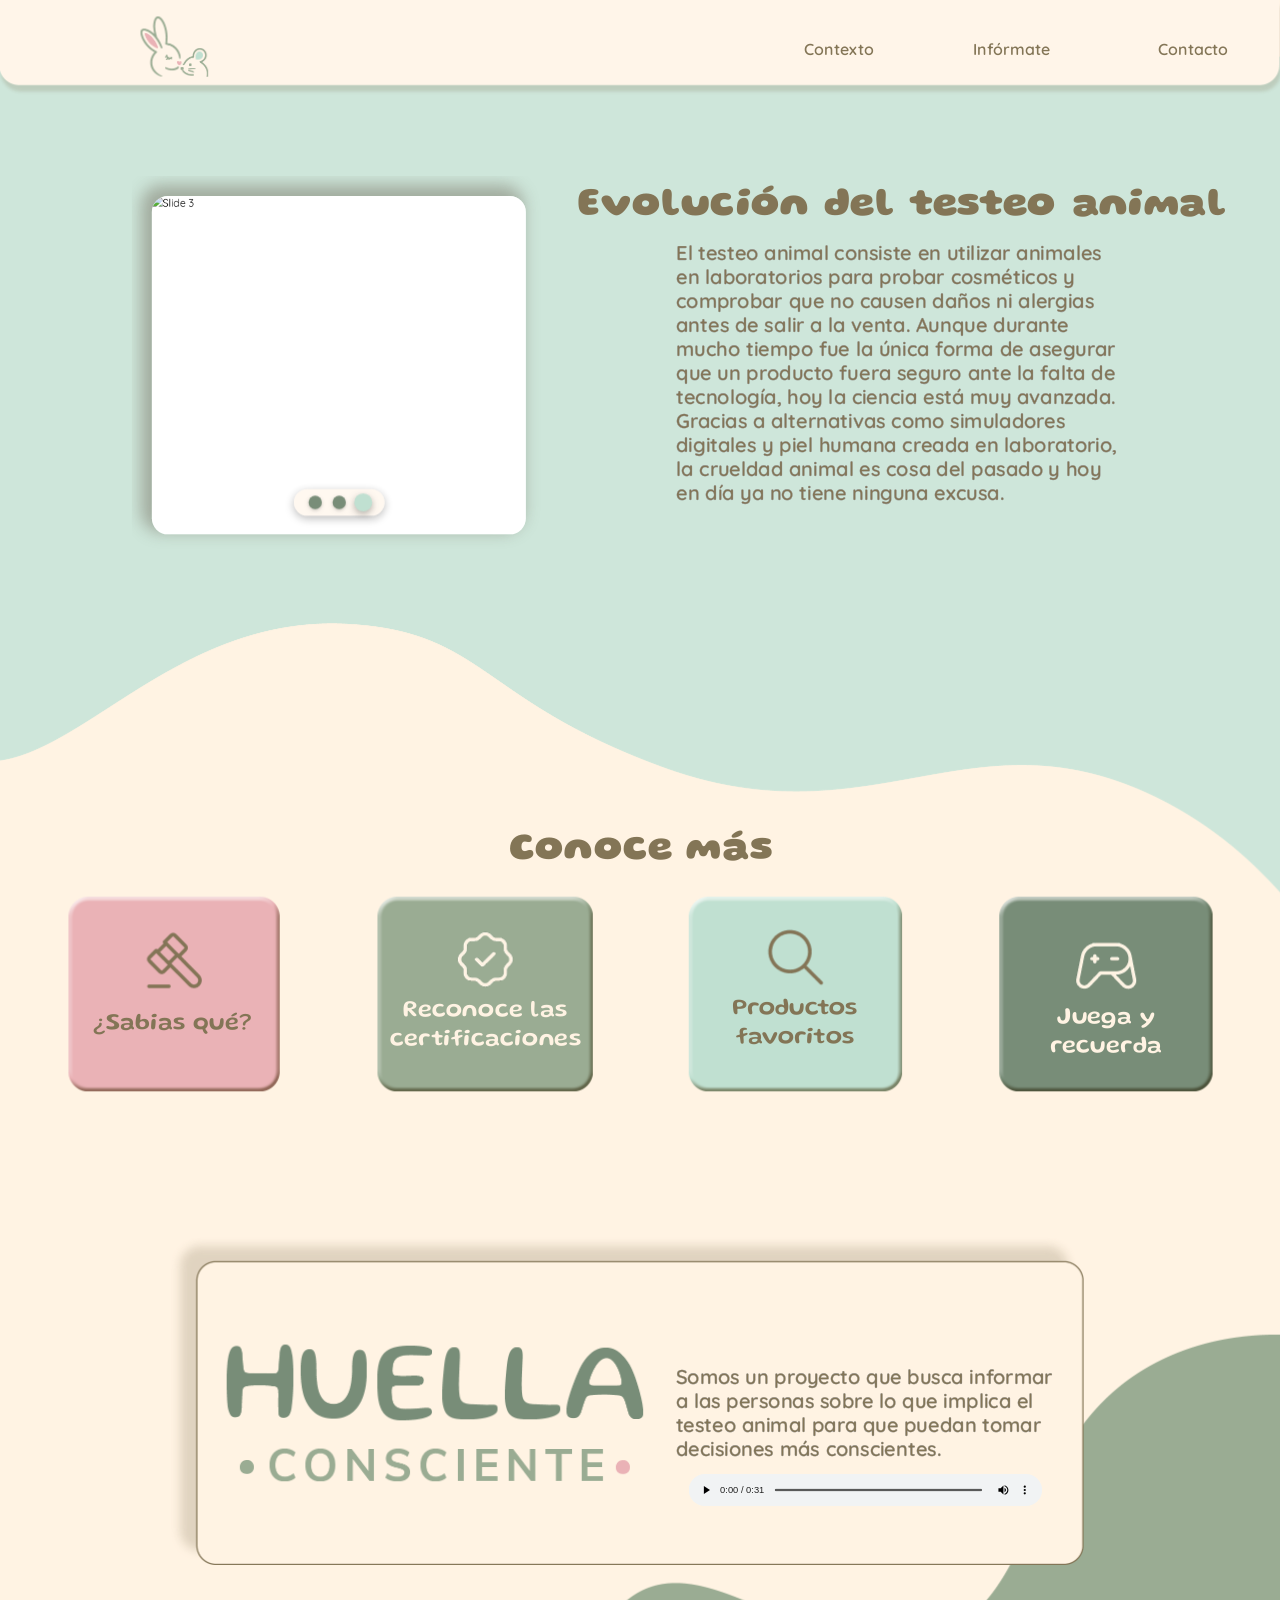
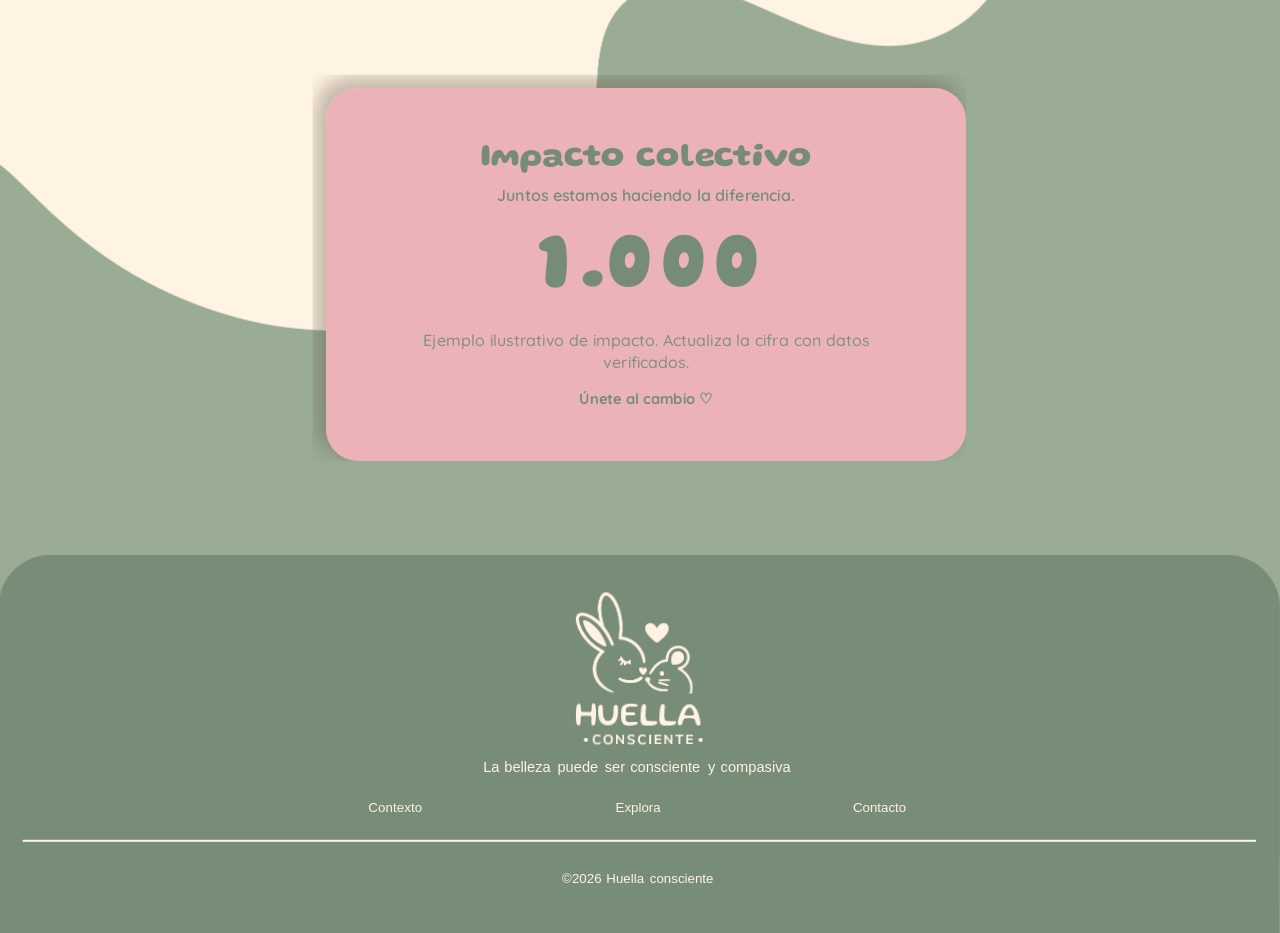
==== index.html @ 56a3dec7 "pagina" ====
<!doctype html><html lang="es"><head><meta charset="utf-8"><meta name="viewport" content="width=device-width,initial-scale=1"><title>Huella Consciente</title><style>
html,body{margin:0;padding:0;width:100%;min-height:100%;overflow-x:hidden;background:#dce9de}
.view{position:relative;width:100%;height:0;overflow:hidden;visibility:hidden;pointer-events:none}
.view.active{visibility:visible;pointer-events:auto}
.view iframe{display:block;position:absolute;top:0;left:0;width:1920px;max-width:none;border:0;background:transparent;transform-origin:top left}
</style></head><body>
<section class="view active" id="home"><iframe id="homeFrame" title="home" scrolling="no" src="Pagina_Principal_HC%20-%20Copia/publication-web-resources/html/publication.html"></iframe></section>
<section class="view" id="laws"><iframe id="lawsFrame" title="laws" scrolling="no" src="Pagina_leyes/publication-web-resources/html/publication.html"></iframe></section>
<section class="view" id="informate"><iframe id="informateFrame" title="informate" scrolling="no" src="Pagina_Informate/publication-web-resources/html/publication.html"></iframe></section>
<section class="view" id="contact"><iframe id="contactFrame" title="contact" scrolling="no" src="Contacto/publication-web-resources/html/publication.html"></iframe></section>
<script>
const WIDTH=1920;
const pages={home:{height:3800},laws:{height:3701},informate:{height:3525},contact:{height:2200}};
const ready={};let activePage='home';let pendingPage=null;
function fit(key){
 const frame=document.getElementById(key+'Frame'),section=document.getElementById(key);
 const scale=document.documentElement.clientWidth/WIDTH;
 frame.style.width=WIDTH+'px';frame.style.maxWidth='none';frame.style.height=pages[key].height+'px';
 frame.style.transform='scale('+scale+')';
 section.style.height=key===activePage?(pages[key].height*scale)+'px':'0px';
}
function activate(key){
 if(!pages[key])return;
 if(!ready[key]){pendingPage=key;return;}
 pendingPage=null;
 // Volver arriba mientras la página anterior sigue visible; evita un fotograma blanco.
 window.scrollTo({top:0,left:0,behavior:'instant'});
 activePage=key;
 // El cambio de visibilidad y altura ocurre junto, sin descargar iframes.
 Object.keys(pages).forEach(k=>{fit(k);document.getElementById(k).classList.toggle('active',k===key);});
}
Object.keys(pages).forEach(key=>{
 const frame=document.getElementById(key+'Frame');
 frame.addEventListener('load',()=>{ready[key]=true;fit(key);if(pendingPage===key)activate(key);});
 fit(key);
});
// Positions measured from the actual InDesign export (1920px wide).
// Buscador begins at y=1031.224; Juego begins at y=2082.421.
const sectionY={buscador:1000,juego:2025};
let lastDeepLinkAt=0;
let pendingDeepLink=null;
function jumpToSection(page,target){
 if(page!=='informate'||!(target in sectionY))return;
 const scale=document.documentElement.clientWidth/WIDTH;
 const y=Math.round(sectionY[target]*scale);
 // Wait until the target iframe has become the visible page and the
 // browser has recalculated the scrollable document height.
 const perform=()=>{
   if(activePage!=='informate')return;
   window.scrollTo(0,y);
 };
 requestAnimationFrame(()=>requestAnimationFrame(perform));
 setTimeout(perform,100);
 setTimeout(perform,350);
}
window.addEventListener('message',event=>{
 const data=event.data;
 if(!data||data.type!=='HC_NAVIGATE'||!pages[data.page])return;
 // Older duplicated InDesign handlers also send an untargeted navigation
 // after a hand click. Do not let those messages reset the scroll to top.
 if(!data.target&&data.page==='informate'&&Date.now()-lastDeepLinkAt<900)return;
 if(data.target==='buscador'||data.target==='juego'){
   lastDeepLinkAt=Date.now();
   pendingDeepLink={page:data.page,target:data.target};
 }
 activate(data.page);
 if(pendingDeepLink&&activePage===pendingDeepLink.page){
   jumpToSection(pendingDeepLink.page,pendingDeepLink.target);
   pendingDeepLink=null;
 }
});
Object.keys(pages).forEach(key=>{
 const f=document.getElementById(key+'Frame');
 f.addEventListener('load',()=>{
  if(pendingDeepLink&&activePage===pendingDeepLink.page){
   jumpToSection(pendingDeepLink.page,pendingDeepLink.target);
   pendingDeepLink=null;
  }
 });
});
window.addEventListener('resize',()=>Object.keys(pages).forEach(fit));
</script></body></html>
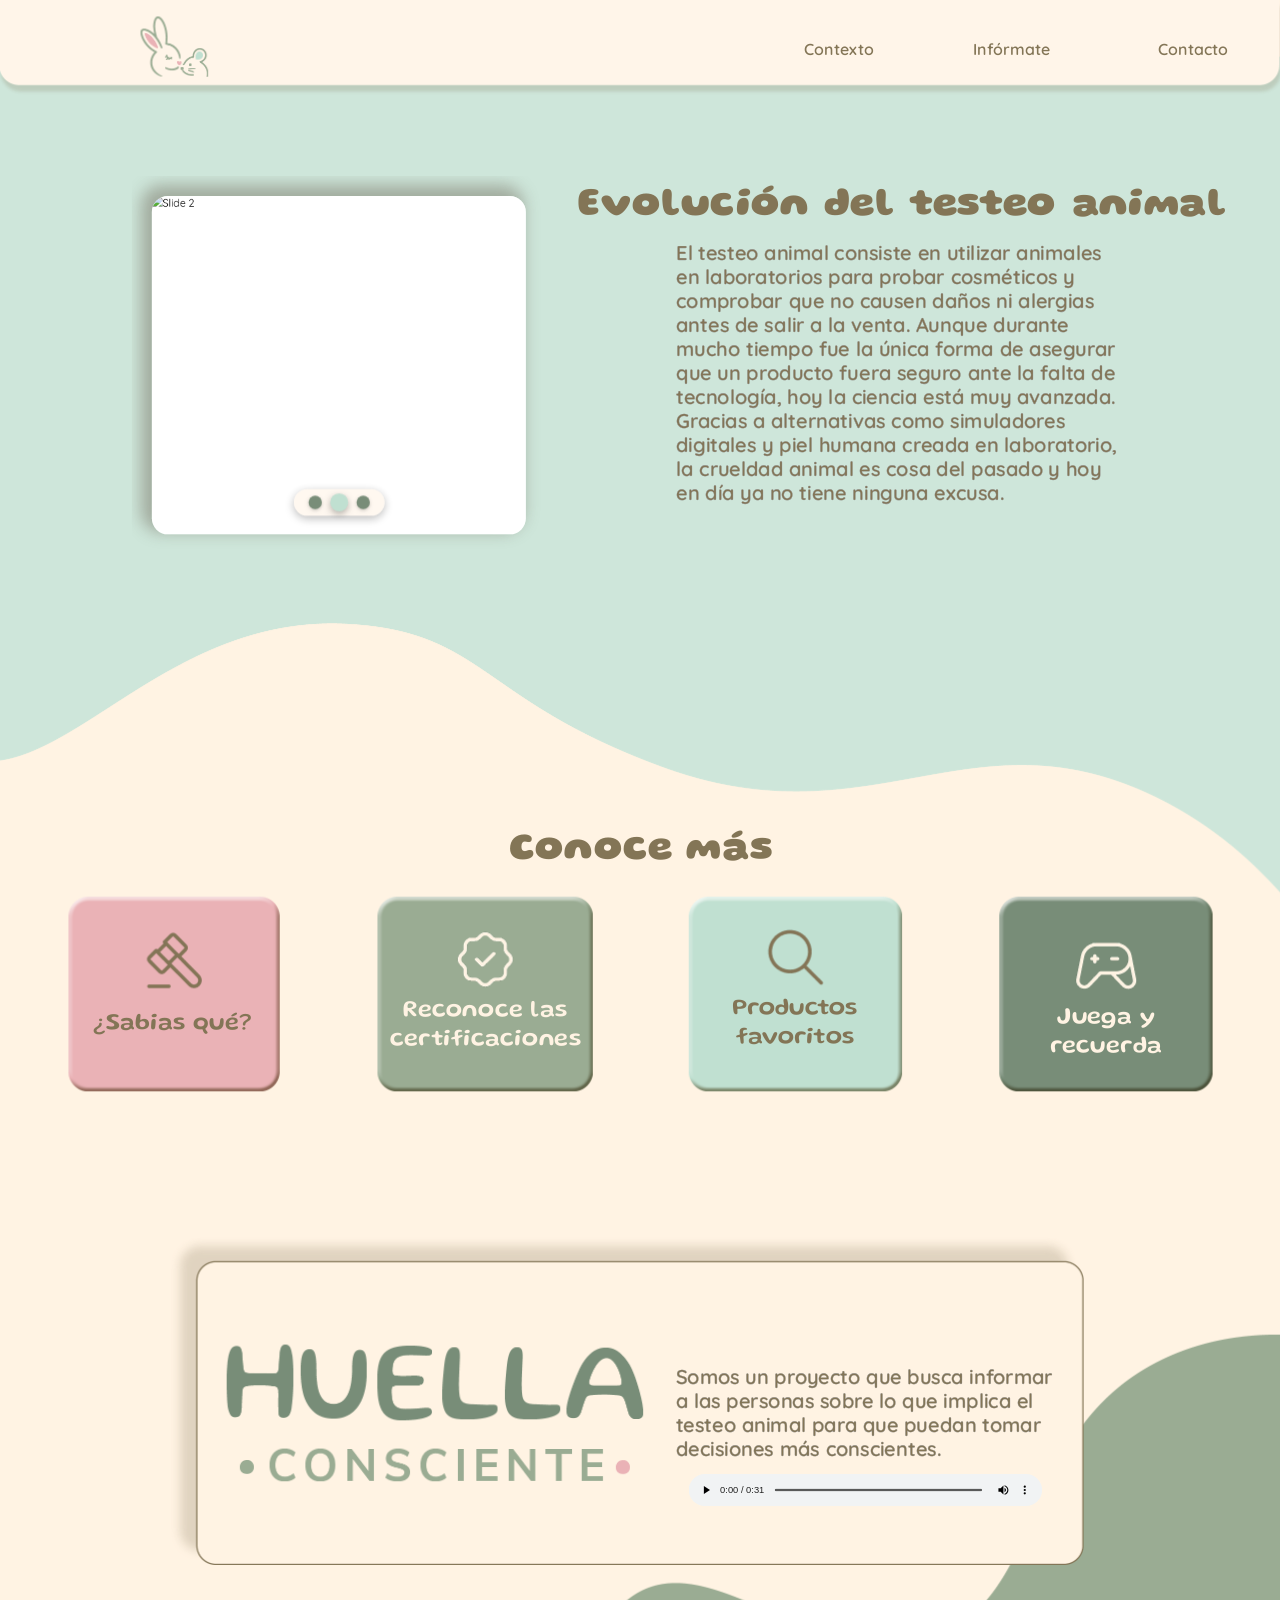
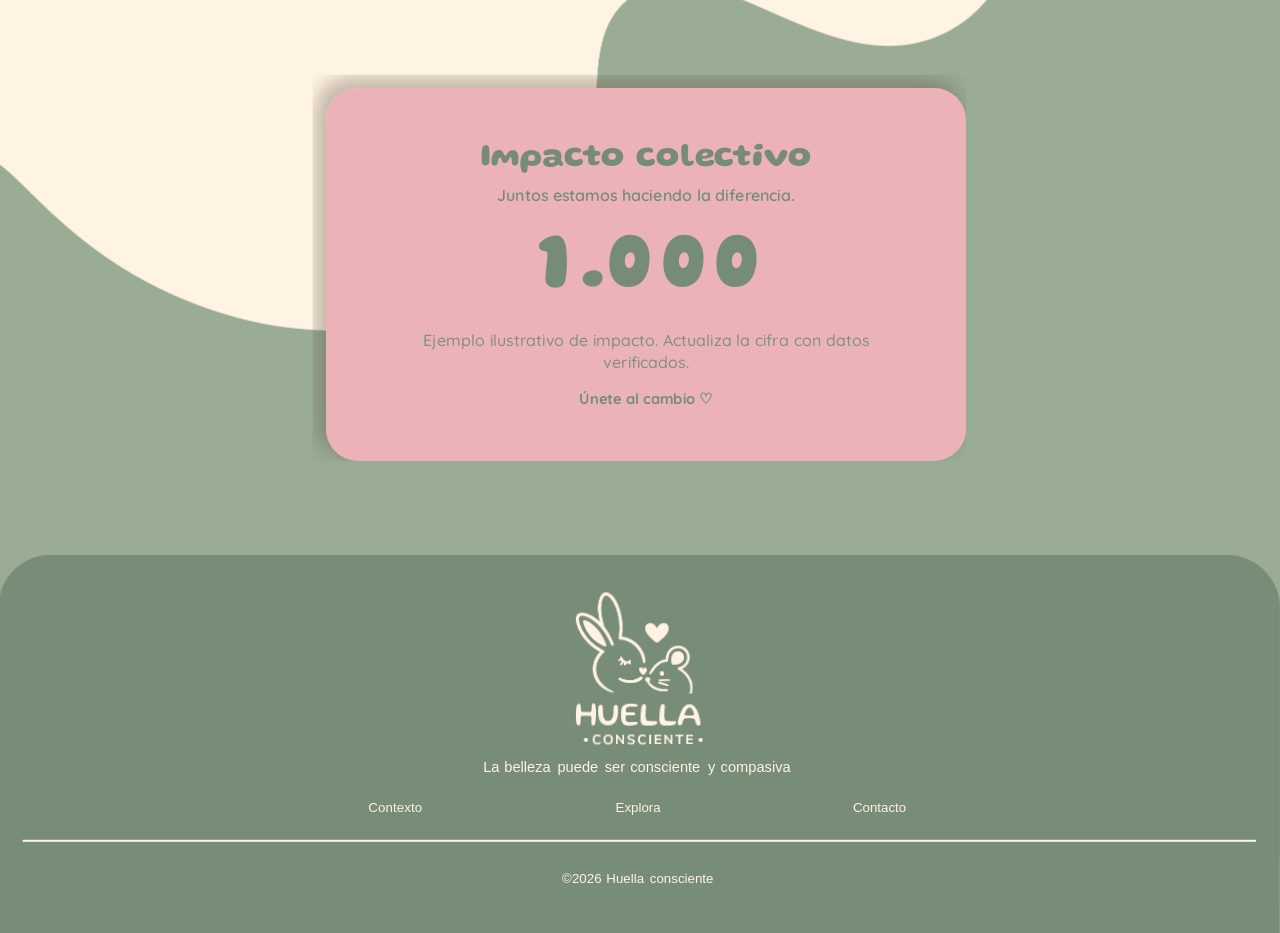
==== commit 721fbf76: "Update index.html" ====
--- a/index.html
+++ b/index.html
@@ -79,4 +79,4 @@
  });
 });
 window.addEventListener('resize',()=>Object.keys(pages).forEach(fit));
-</script></body></html>+</script></body></html>
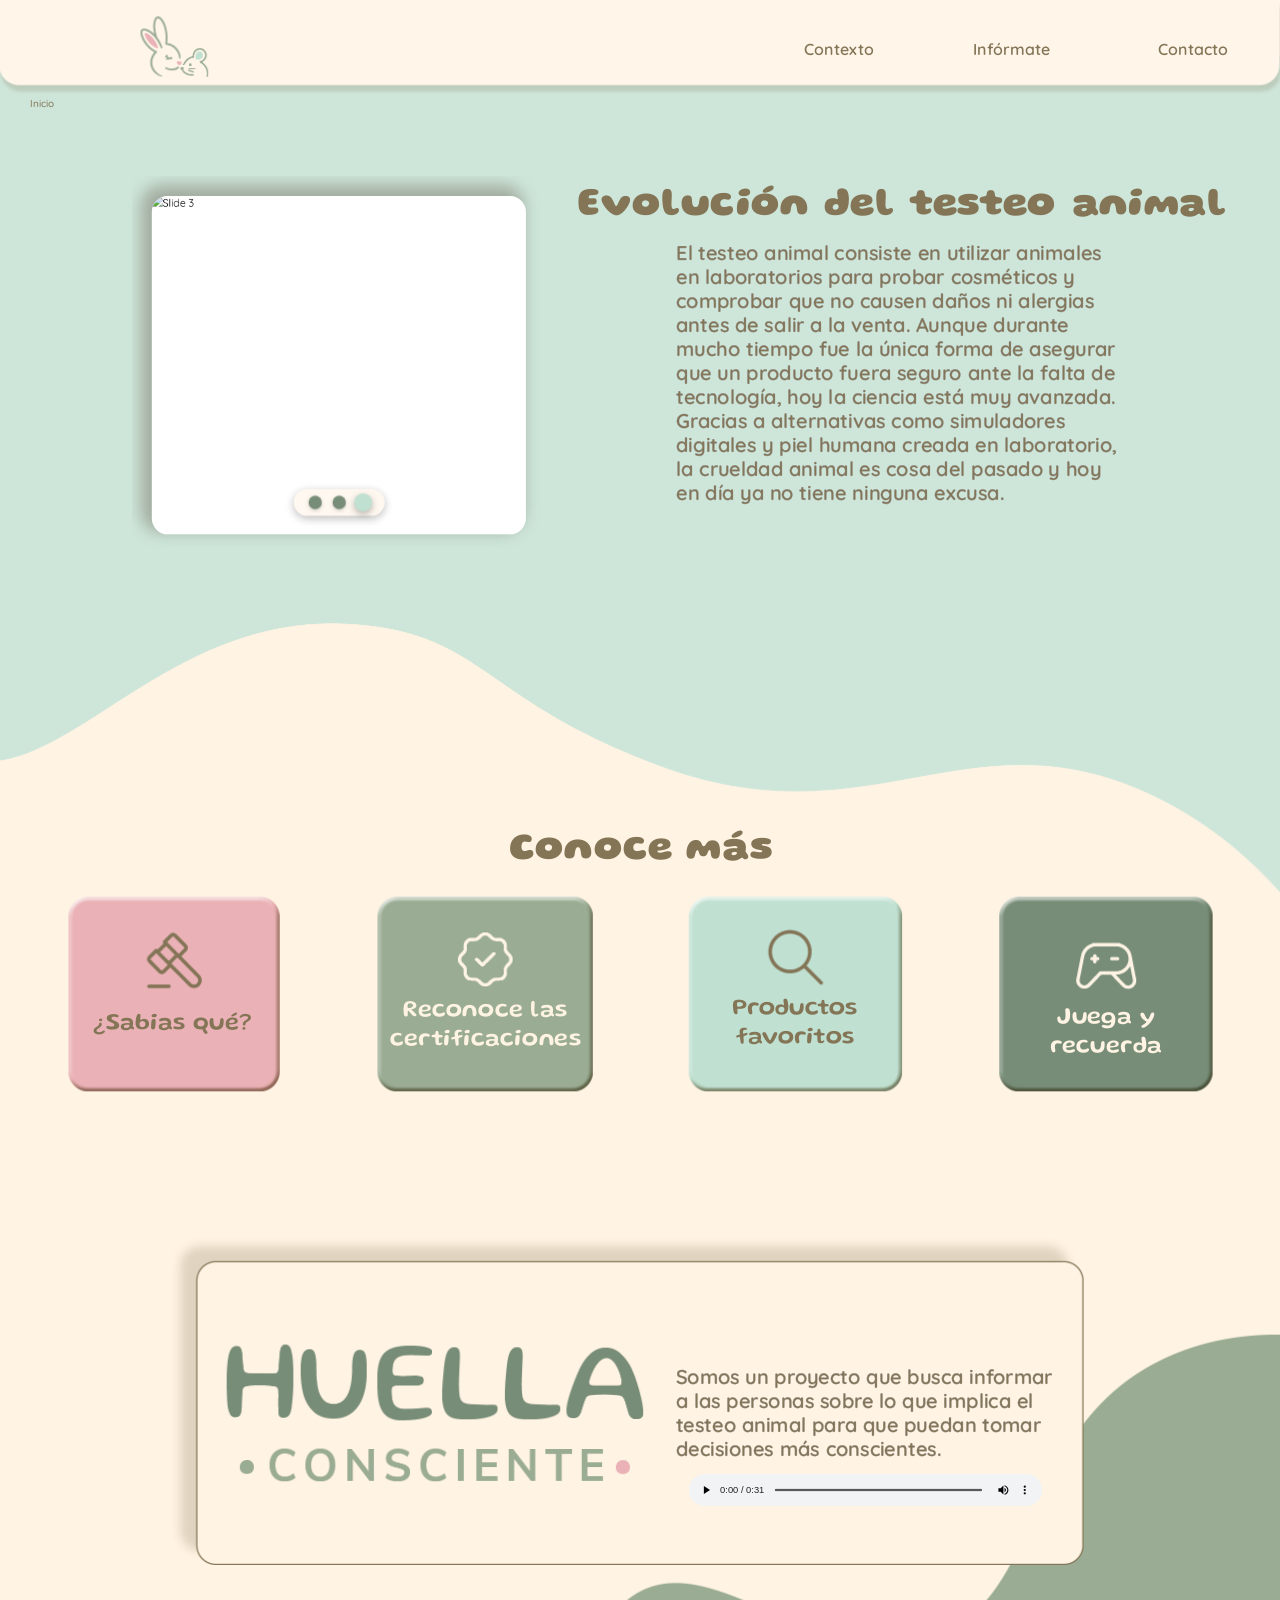
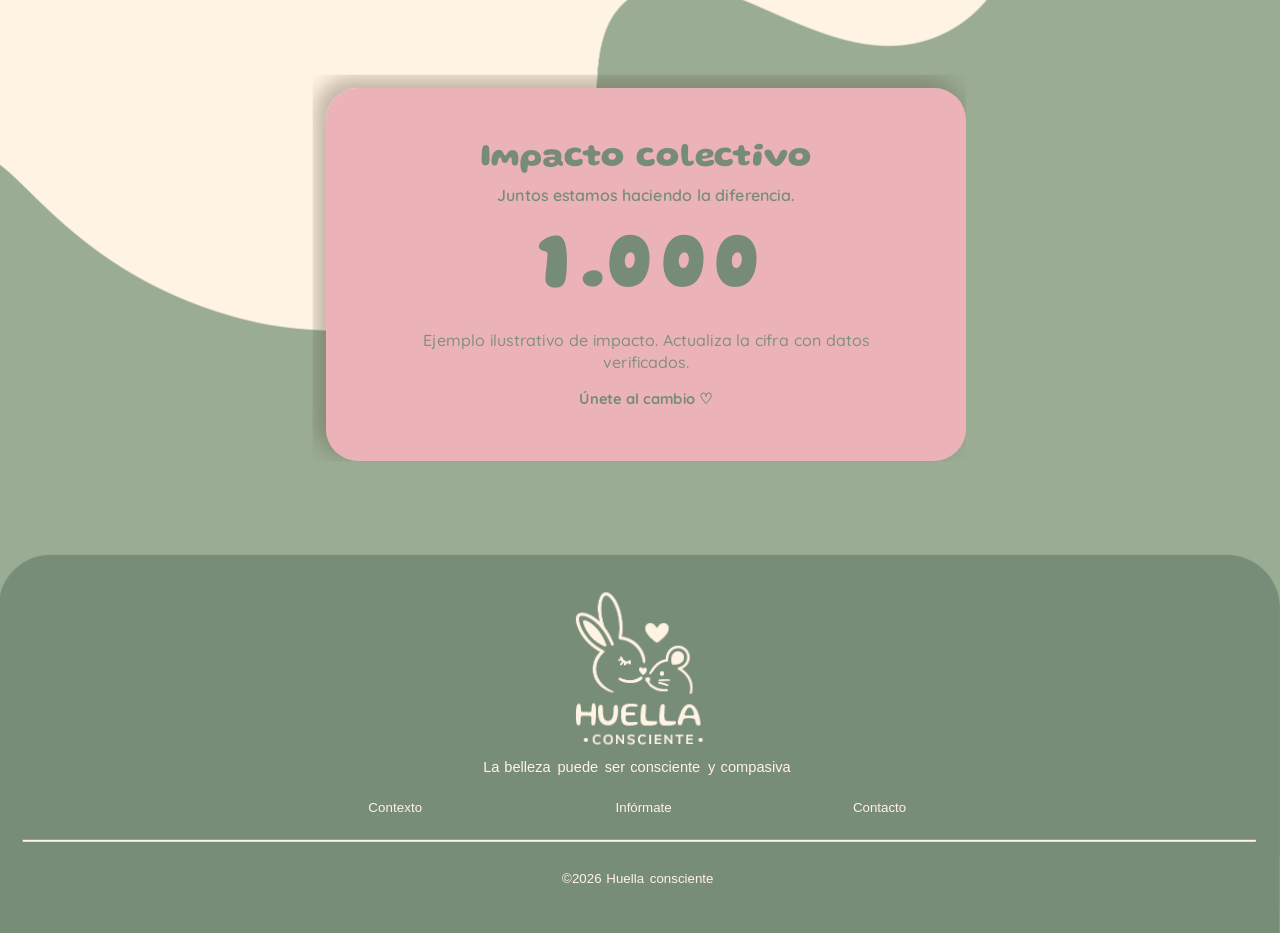
==== commit c9117817: "cambios" ====
--- a/index.html
+++ b/index.html
@@ -12,6 +12,7 @@
 const WIDTH=1920;
 const pages={home:{height:3800},laws:{height:3701},informate:{height:3525},contact:{height:2200}};
 const ready={};let activePage='home';let pendingPage=null;
+let breadcrumbTrail=['home'];
 function fit(key){
  const frame=document.getElementById(key+'Frame'),section=document.getElementById(key);
  const scale=document.documentElement.clientWidth/WIDTH;
@@ -29,9 +30,14 @@
  // El cambio de visibilidad y altura ocurre junto, sin descargar iframes.
  Object.keys(pages).forEach(k=>{fit(k);document.getElementById(k).classList.toggle('active',k===key);});
 }
+function broadcastBreadcrumb(){
+ Object.keys(pages).forEach(key=>{
+  if(ready[key])document.getElementById(key+'Frame').contentWindow.postMessage({type:'HC_BREADCRUMB_UPDATE',trail:breadcrumbTrail},'*');
+ });
+}
 Object.keys(pages).forEach(key=>{
  const frame=document.getElementById(key+'Frame');
- frame.addEventListener('load',()=>{ready[key]=true;fit(key);if(pendingPage===key)activate(key);});
+ frame.addEventListener('load',()=>{ready[key]=true;fit(key);frame.contentWindow.postMessage({type:'HC_BREADCRUMB_UPDATE',trail:breadcrumbTrail},'*');if(pendingPage===key)activate(key);});
  fit(key);
 });
 // Positions measured from the actual InDesign export (1920px wide).
@@ -55,6 +61,18 @@
 }
 window.addEventListener('message',event=>{
  const data=event.data;
+ if(data&&data.type==='HC_BREADCRUMB_REQUEST'){
+   event.source.postMessage({type:'HC_BREADCRUMB_UPDATE',trail:breadcrumbTrail},'*');
+   return;
+ }
+ if(data&&data.type==='HC_BREADCRUMB_NAVIGATE'&&pages[data.page]){
+   if(Number.isInteger(data.index)&&breadcrumbTrail[data.index]===data.page){
+     breadcrumbTrail=breadcrumbTrail.slice(0,data.index+1);
+   }
+   activate(data.page);
+   broadcastBreadcrumb();
+   return;
+ }
  if(!data||data.type!=='HC_NAVIGATE'||!pages[data.page])return;
  // Older duplicated InDesign handlers also send an untargeted navigation
  // after a hand click. Do not let those messages reset the scroll to top.
@@ -63,7 +81,9 @@
    lastDeepLinkAt=Date.now();
    pendingDeepLink={page:data.page,target:data.target};
  }
+ if(breadcrumbTrail[breadcrumbTrail.length-1]!==data.page)breadcrumbTrail.push(data.page);
  activate(data.page);
+ broadcastBreadcrumb();
  if(pendingDeepLink&&activePage===pendingDeepLink.page){
    jumpToSection(pendingDeepLink.page,pendingDeepLink.target);
    pendingDeepLink=null;
@@ -79,4 +99,4 @@
  });
 });
 window.addEventListener('resize',()=>Object.keys(pages).forEach(fit));
-</script></body></html>
+</script></body></html>
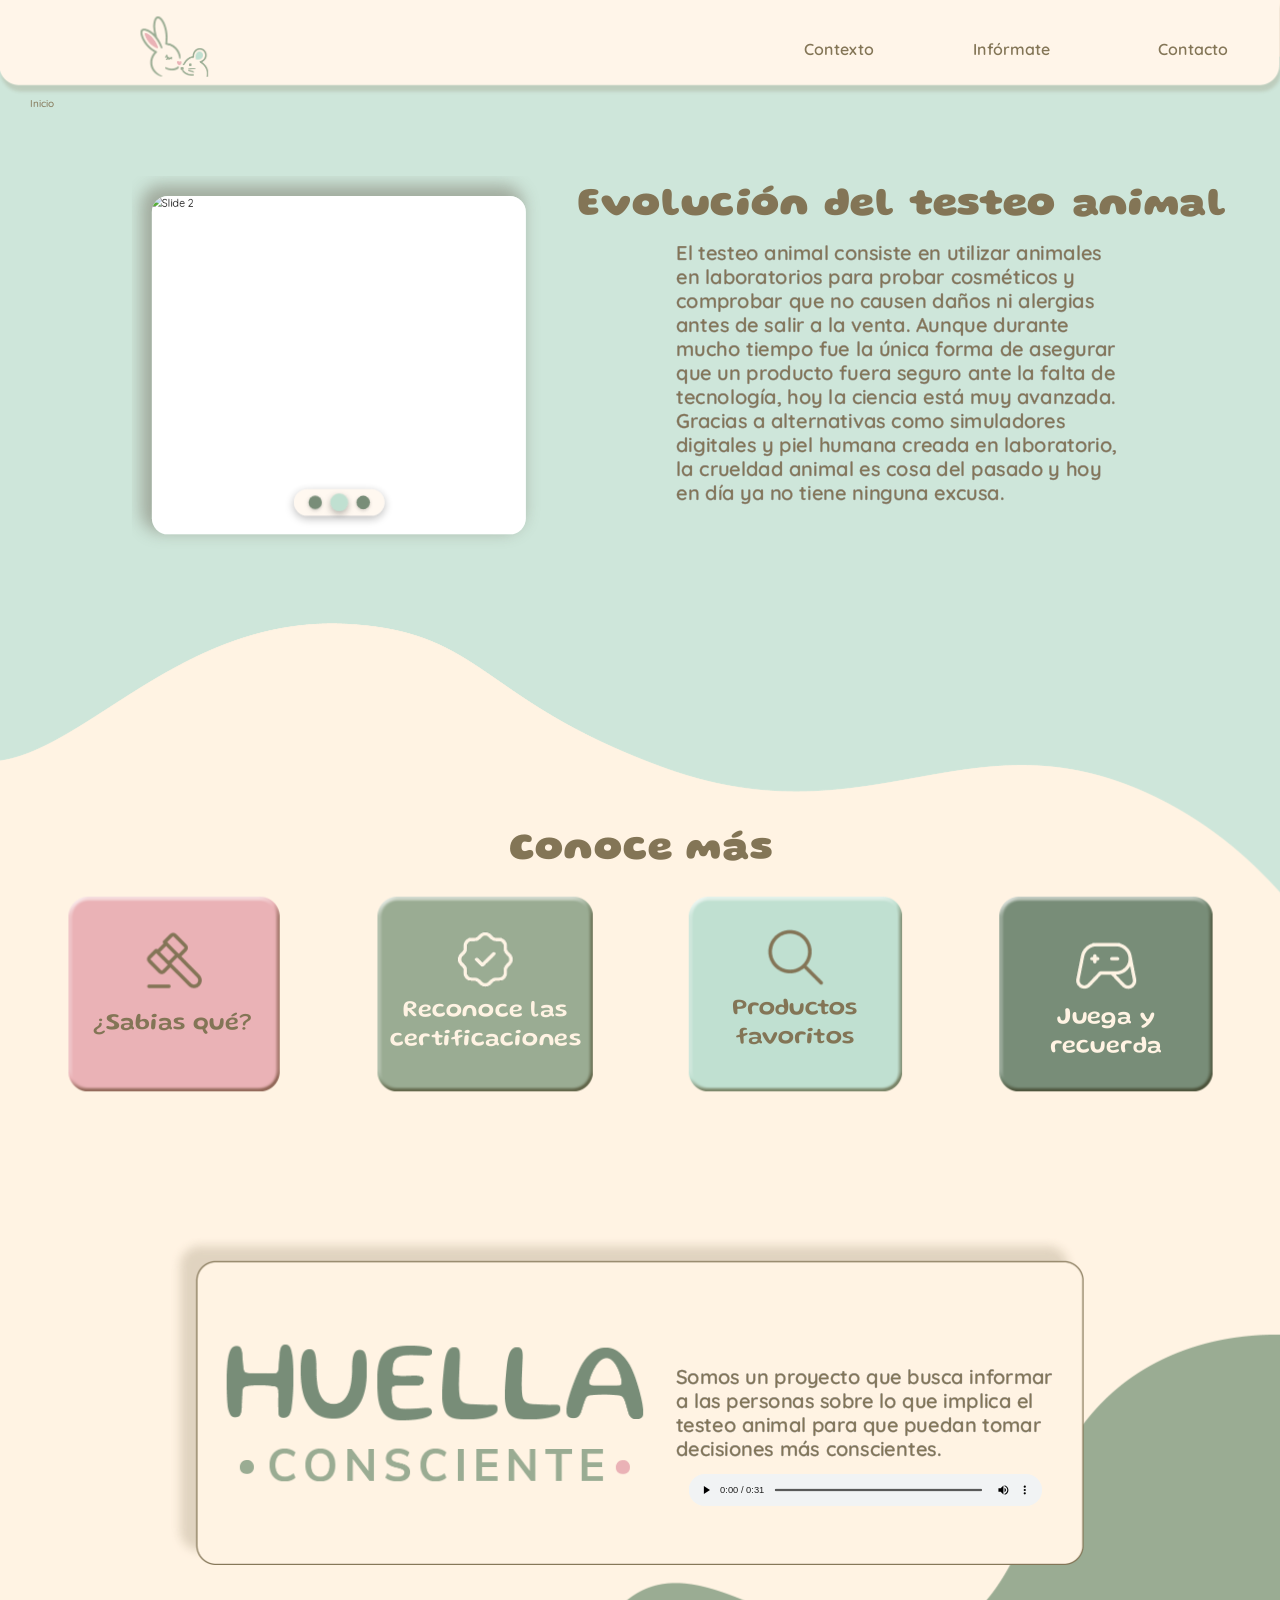
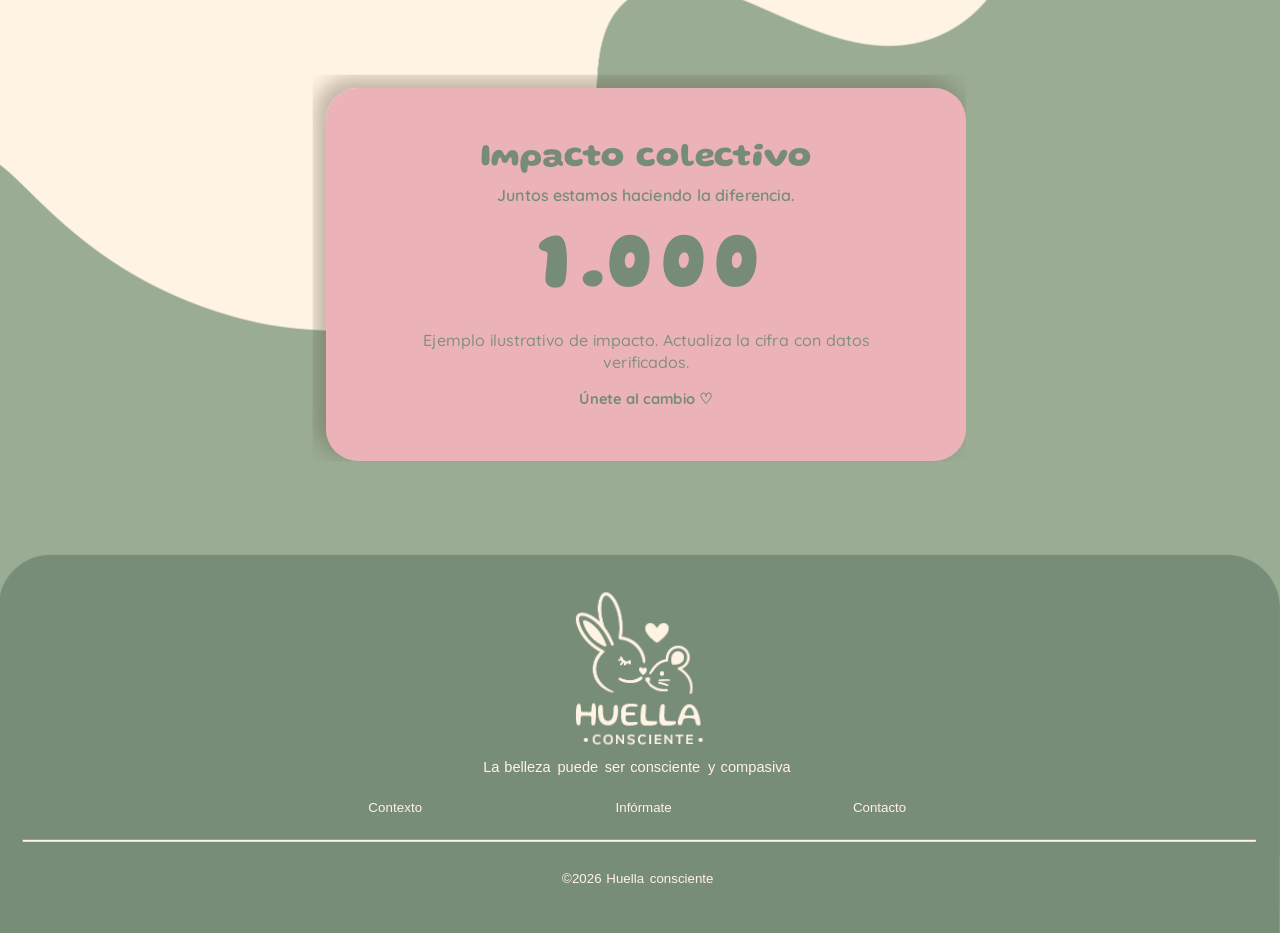
==== commit a34955d0: "Merge branch 'main' of https://github.com/ViiRami/Pagina_HuellaConsciente" ====
--- a/index.html
+++ b/index.html
@@ -99,4 +99,4 @@
  });
 });
 window.addEventListener('resize',()=>Object.keys(pages).forEach(fit));
-</script></body></html>+</script></body></html>
